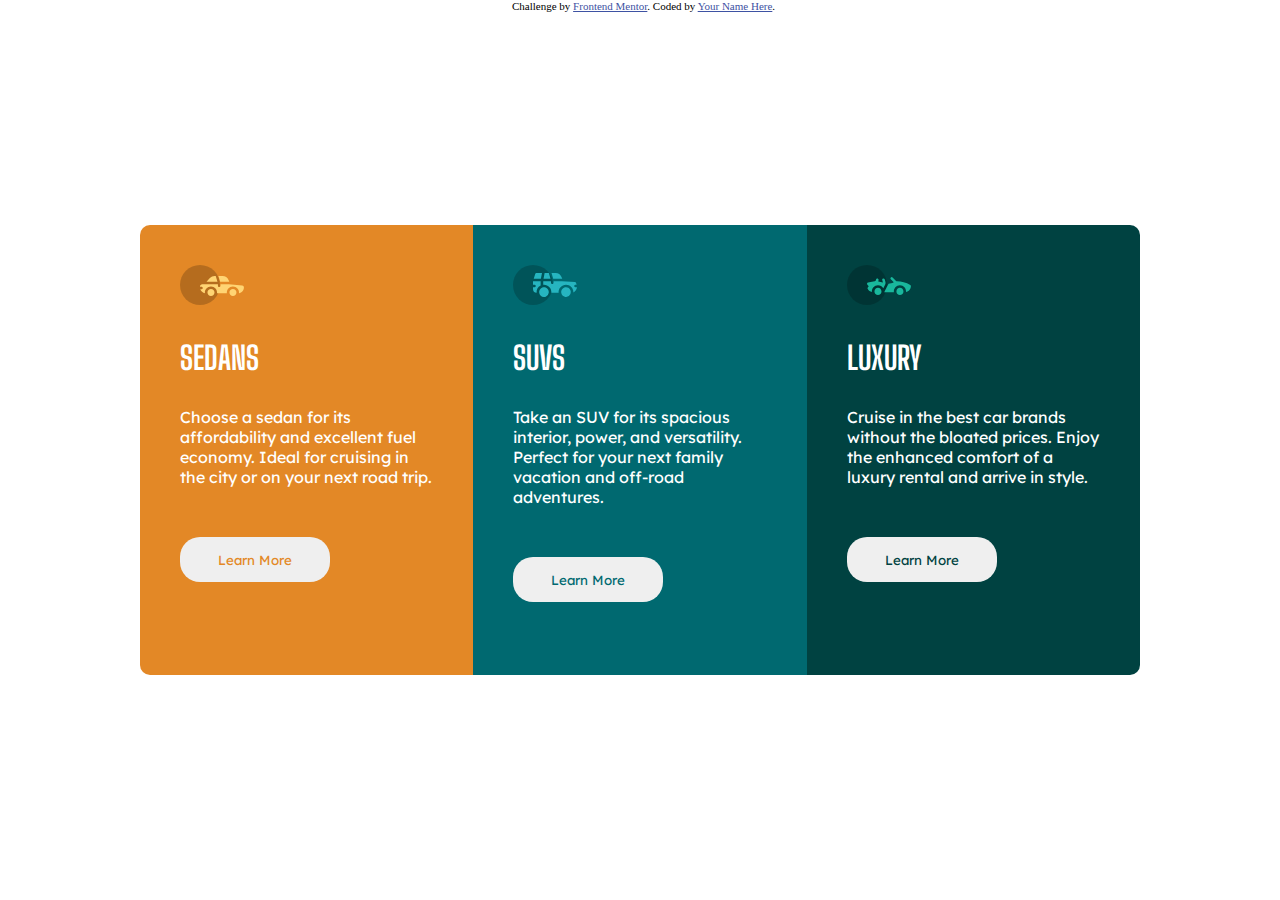
==== 3-column-preview-card-component-main/index.html @ 0583e409 "3 grid collumn done" ====
<!DOCTYPE html>
<html lang="en">
  <head>
    <meta charset="UTF-8" />
    <meta name="viewport" content="width=device-width, initial-scale=1.0" />
    <!-- displays site properly based on user's device -->

    <link
      rel="icon"
      type="image/png"
      sizes="32x32"
      href="./images/favicon-32x32.png"
    />
    <title>Frontend Mentor | 3-column preview card component</title>
    <link rel="stylesheet" href="./styles/desktop.css" />
    <link rel="stylesheet" href="./styles/mobile.css" />
  </head>
  <body>
    <div class="main">
      <div>
        <img src="./images/icon-sedans.svg" alt="" />
        <h1>SEDANS</h1>
        <p>
          Choose a sedan for its affordability and excellent fuel economy. Ideal
          for cruising in the city or on your next road trip.
        </p>
        <button>Learn More</button>
      </div>
      <div>
        <img src="./images/icon-suvs.svg" alt="" />
        <h1>SUVS</h1>
        <p>
          Take an SUV for its spacious interior, power, and versatility. Perfect
          for your next family vacation and off-road adventures.
        </p>
        <button>Learn More</button>
      </div>
      <div>
        <img src="./images/icon-luxury.svg" alt="" />
        <h1>LUXURY</h1>
        <p>
          Cruise in the best car brands without the bloated prices. Enjoy the
          enhanced comfort of a luxury rental and arrive in style.
        </p>
        <button>Learn More</button>
      </div>
    </div>

    <div class="attribution">
      Challenge by
      <a href="https://www.frontendmentor.io?ref=challenge" target="_blank"
        >Frontend Mentor</a
      >. Coded by <a href="#">Your Name Here</a>.
    </div>
  </body>
</html>
---- 3-column-preview-card-component-main/styles/desktop.css ----
@import url("https://fonts.googleapis.com/css2?family=Big+Shoulders+Display:wght@700&family=Lexend+Deca&display=swap");
* {
  padding: 0;
  margin: 0;
  box-sizing: border-box;
}
button {
  border: none;
  cursor: pointer;
}
body {
  display: flex;
  justify-content: center;
  width: 100%;
  height: 100vh;
  align-items: center;
}
.attribution {
  font-size: 11px;
  text-align: center;
  position: absolute;
  top: 0;
  left: 40%;
}
.attribution a {
  color: hsl(228, 45%, 44%);
}
.main {
  width: 1000px;
  display: grid;
  grid-template-columns: repeat(3, 1fr);
  height: 450px;
}
.main div {
  padding: 40px;
}
.main > div:first-child {
  background-color: hsl(31, 77%, 52%);
  border-radius: 10px 0px 0px 10px;
}
.main > div:first-child button {
  color: hsl(31, 77%, 52%);
}
.main > div:nth-child(2) {
  background-color: hsl(184, 100%, 22%);
}
.main > div:nth-child(2) button {
  color: hsl(184, 100%, 22%);
}
.main > div:last-child {
  background-color: hsl(179, 100%, 13%);
  border-radius: 0px 10px 10px 0px;
}
.main > div:last-child button {
  color: hsl(179, 100%, 13%);
}
h1 {
  font-family: "Big Shoulders Display", cursive;
  color: #ffff;
  margin: 30px 0px;
}
p,
button {
  font-family: "Lexend Deca", sans-serif;
}
p {
  color: #ffff;
  margin-bottom: 50px;
}
button {
  width: 150px;
  border-radius: 20px;
  height: 45px;
}
---- 3-column-preview-card-component-main/styles/mobile.css ----
@media (max-width: 700px) {
  .main {
    width: 400px;
    grid-template-columns: 1fr;
  }
  .main > div:first-child {
    border-radius: 10px 10px 0px 0px;
  }
  .main > div:last-child {
    border-radius: 0px 0px 10px 10px;
  }
}
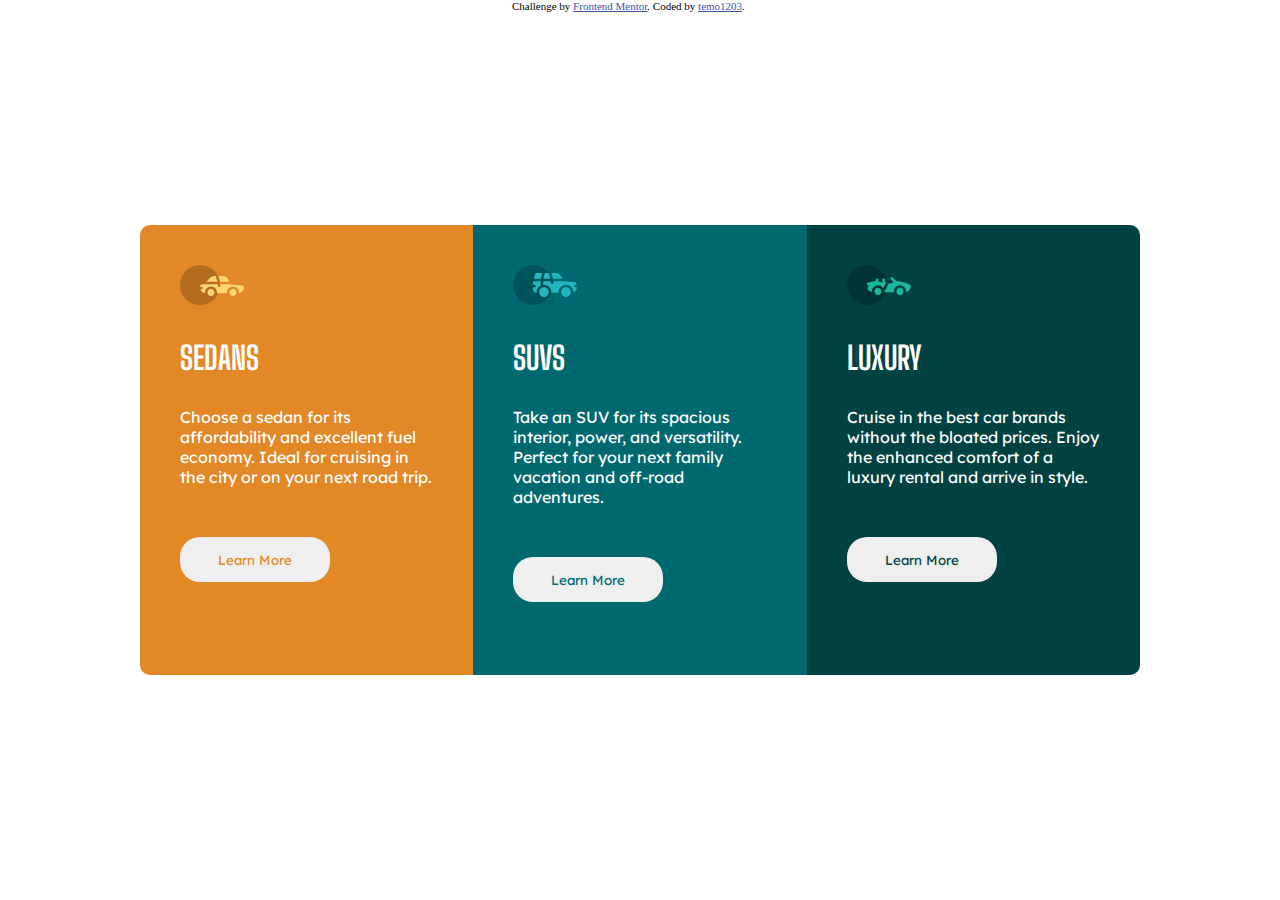
==== commit 5a89071f: "just some changes" ====
--- a/3-column-preview-card-component-main/index.html
+++ b/3-column-preview-card-component-main/index.html
@@ -50,7 +50,7 @@
       Challenge by
       <a href="https://www.frontendmentor.io?ref=challenge" target="_blank"
         >Frontend Mentor</a
-      >. Coded by <a href="#">Your Name Here</a>.
+      >. Coded by <a href="https://github.com/temo1203">temo1203</a>.
     </div>
   </body>
 </html>
